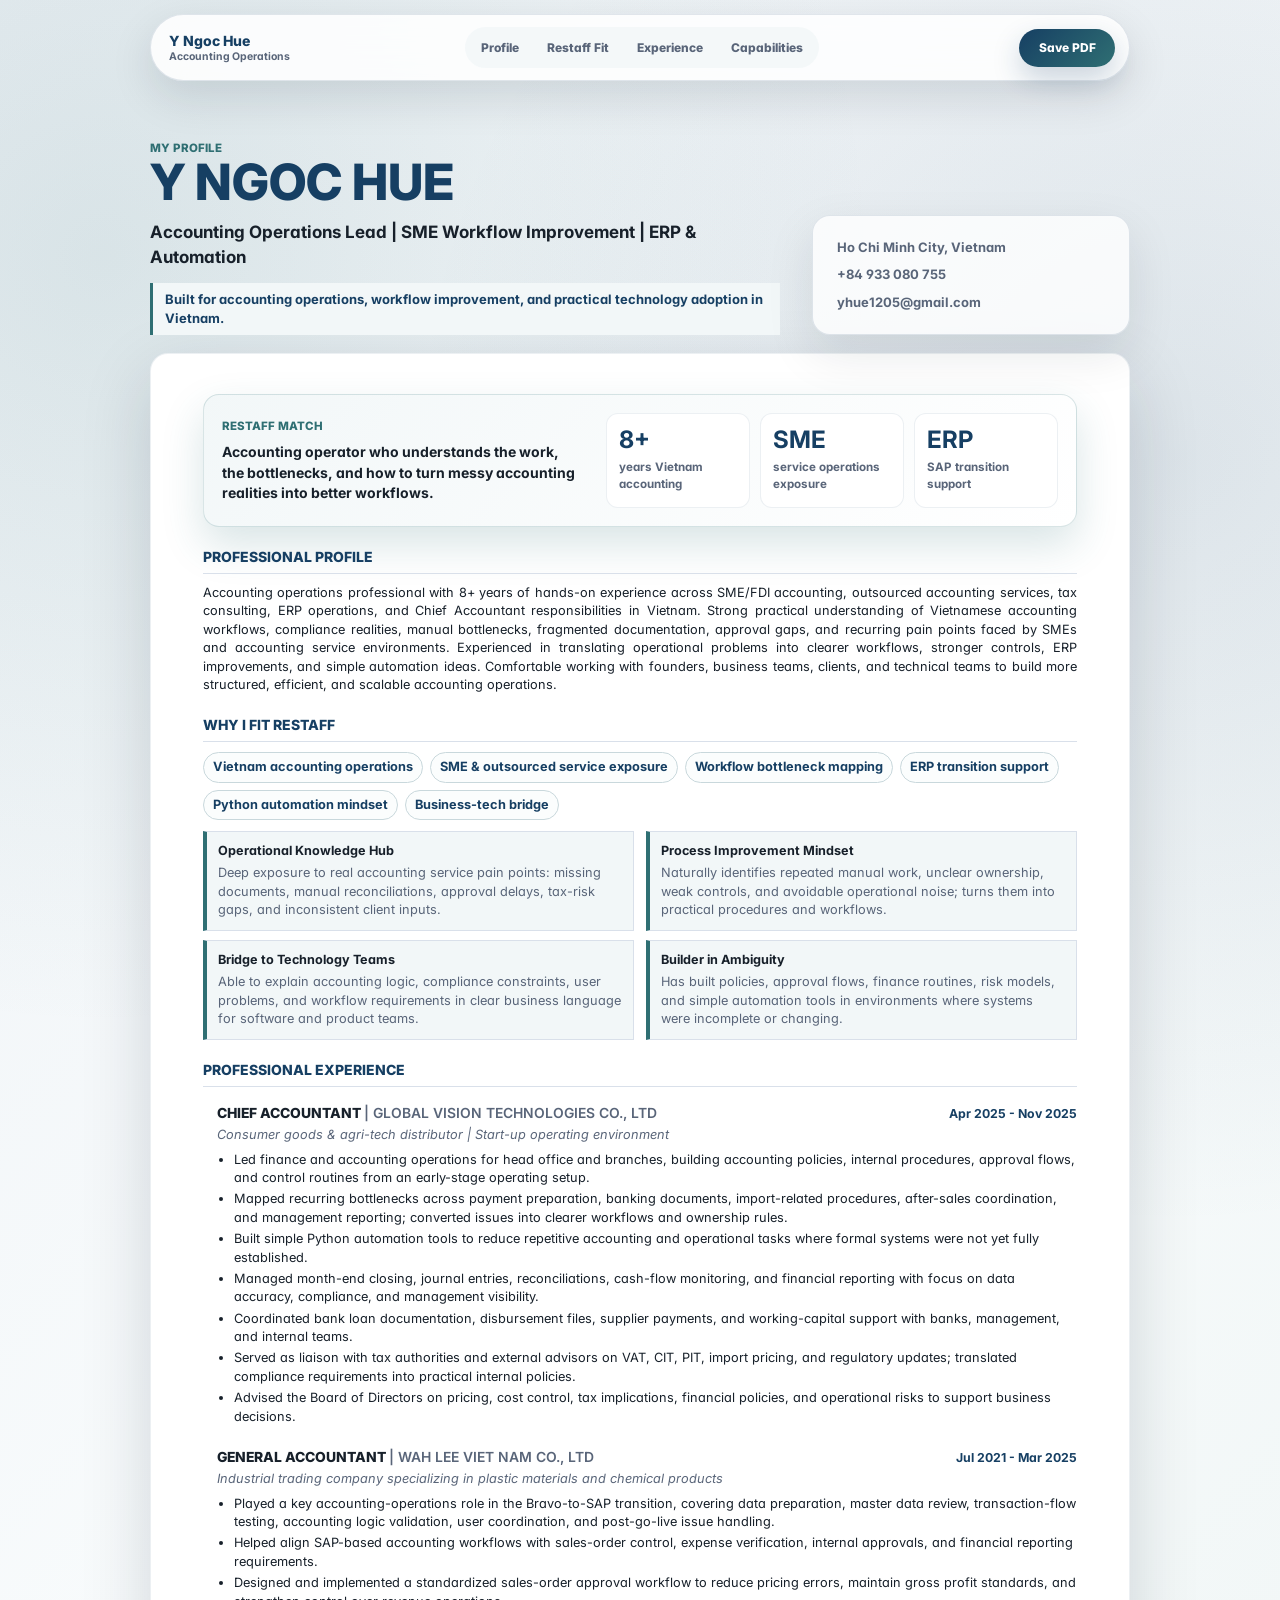
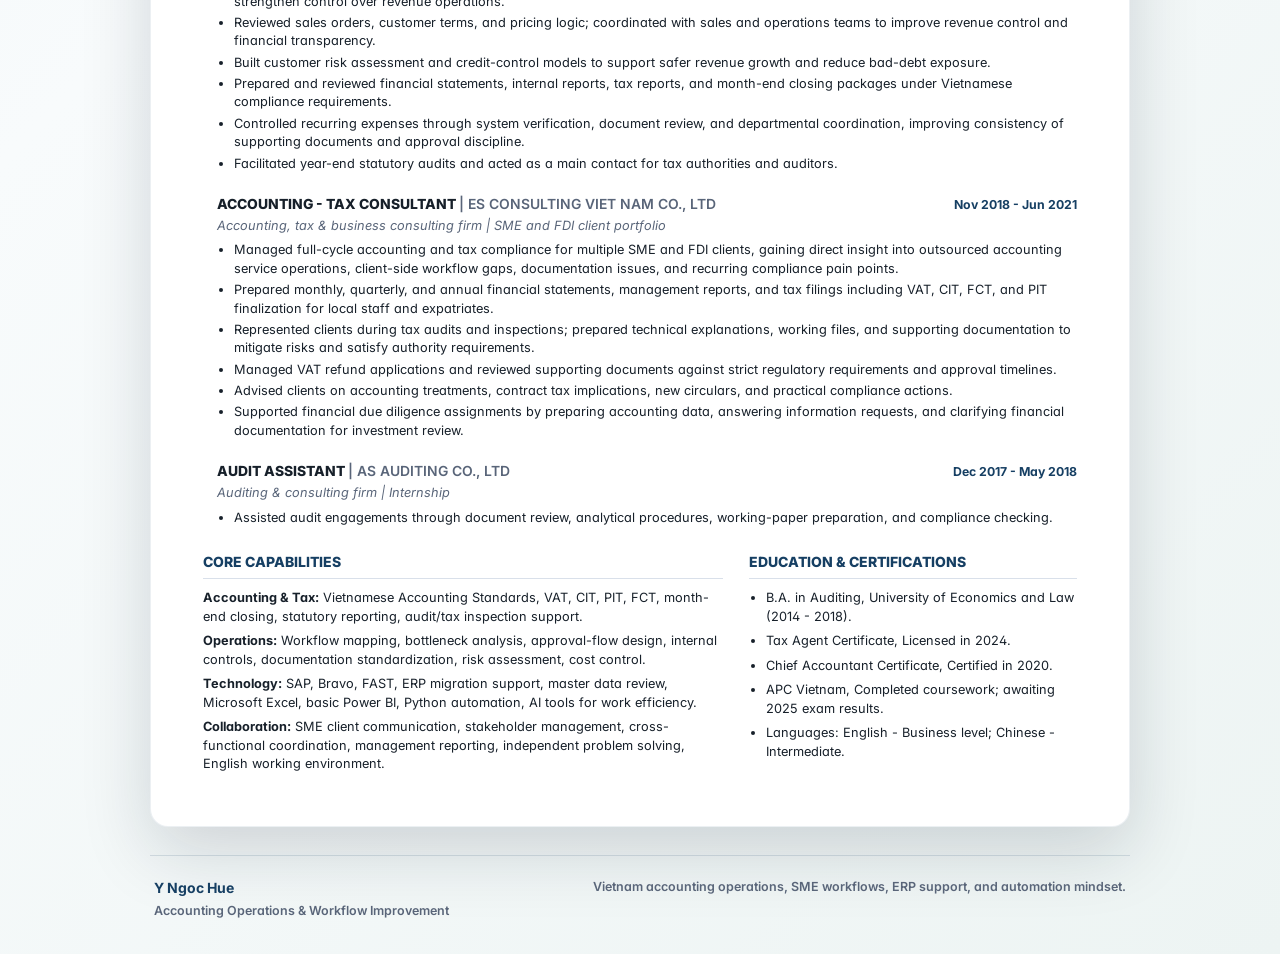
==== Y_NGOC_HUE_CV.html @ d80c7716 "Rename Y_NGOC_HUE_CV_Restaff.html to Y_NGOC_HUE_CV.html" ====
<!DOCTYPE html>
<html lang="en">
<head>
  <meta charset="UTF-8" />
  <meta name="viewport" content="width=device-width, initial-scale=1.0" />
  <title>Y Ngoc Hue - CV</title>
  <link rel="stylesheet" href="Y_NGOC_HUE_CV_Restaff.css" />
  <script src="Y_NGOC_HUE_CV_Restaff.js" defer></script>
</head>
<body>
  <div class="scroll-progress" aria-hidden="true"></div>

  <nav class="topbar" aria-label="Primary navigation">
    <a class="brand" href="#">
      <span>Y Ngoc Hue</span>
      <small>Accounting Operations</small>
    </a>
    <div class="menu-links">
      <a href="#profile">Profile</a>
      <a href="#fit">Restaff Fit</a>
      <a href="#experience">Experience</a>
      <a href="#capabilities">Capabilities</a>
    </div>
    <button class="nav-cta" type="button" data-action="print" aria-label="Save PDF">
      <span class="full-label">Save PDF</span>
      <span class="short-label" aria-hidden="true">PDF</span>
    </button>
  </nav>

  <div class="floating-actions" aria-label="CV actions">
    <button class="icon-action" type="button" data-action="focus" aria-label="Highlight Restaff fit">Fit</button>
    <button class="icon-action" type="button" data-action="print" aria-label="Print or save CV as PDF">PDF</button>
  </div>

  <main class="site-shell">
    <section class="hero-wrap">
      <div class="hero-copy">
        <span class="eyebrow">My profile</span>
        <h1>Y NGOC HUE</h1>
        <p class="headline">Accounting Operations Lead | SME Workflow Improvement | ERP &amp; Automation</p>
        <p class="target-role">Built for accounting operations, workflow improvement, and practical technology adoption in Vietnam.</p>
      </div>
      <div class="contact-card">
        <span>Ho Chi Minh City, Vietnam</span>
        <span>+84 933 080 755</span>
        <span>yhue1205@gmail.com</span>
      </div>
    </section>

    <section class="mobile-cv" aria-label="Mobile CV view"></section>

    <article class="cv-page">
    <header class="print-header">
      <div>
        <h1>Y NGOC HUE</h1>
        <p class="headline">Accounting Operations Lead | SME Workflow Improvement | ERP &amp; Automation</p>
        <p class="target-role">Target role: Accounting Operations &amp; Workflow Improvement Partner - Restaff</p>
      </div>
      <div class="contact">
        <span>Ho Chi Minh City, Vietnam</span>
        <span>+84 933 080 755</span>
        <span>yhue1205@gmail.com</span>
      </div>
    </header>

    <section class="impact-panel reveal">
      <div>
        <span class="eyebrow">Restaff match</span>
        <p>Accounting operator who understands the work, the bottlenecks, and how to turn messy accounting realities into better workflows.</p>
      </div>
      <div class="metric-row">
        <div>
          <strong>8+</strong>
          <span>years Vietnam accounting</span>
        </div>
        <div>
          <strong>SME</strong>
          <span>service operations exposure</span>
        </div>
        <div>
          <strong>ERP</strong>
          <span>SAP transition support</span>
        </div>
      </div>
    </section>

    <section class="section summary reveal" id="profile">
      <h2>Professional Profile</h2>
      <p>
        Accounting operations professional with 8+ years of hands-on experience across SME/FDI accounting, outsourced
        accounting services, tax consulting, ERP operations, and Chief Accountant responsibilities in Vietnam. Strong
        practical understanding of Vietnamese accounting workflows, compliance realities, manual bottlenecks, fragmented
        documentation, approval gaps, and recurring pain points faced by SMEs and accounting service environments.
        Experienced in translating operational problems into clearer workflows, stronger controls, ERP improvements,
        and simple automation ideas. Comfortable working with founders, business teams, clients, and technical teams to
        build more structured, efficient, and scalable accounting operations.
      </p>
    </section>

    <section class="section reveal" id="fit">
      <h2>Why I Fit Restaff</h2>
      <div class="fit-strip">
        <span>Vietnam accounting operations</span>
        <span>SME &amp; outsourced service exposure</span>
        <span>Workflow bottleneck mapping</span>
        <span>ERP transition support</span>
        <span>Python automation mindset</span>
        <span>Business-tech bridge</span>
      </div>
      <div class="strength-grid">
        <article>
          <h3>Operational Knowledge Hub</h3>
          <p>Deep exposure to real accounting service pain points: missing documents, manual reconciliations, approval delays, tax-risk gaps, and inconsistent client inputs.</p>
        </article>
        <article>
          <h3>Process Improvement Mindset</h3>
          <p>Naturally identifies repeated manual work, unclear ownership, weak controls, and avoidable operational noise; turns them into practical procedures and workflows.</p>
        </article>
        <article>
          <h3>Bridge to Technology Teams</h3>
          <p>Able to explain accounting logic, compliance constraints, user problems, and workflow requirements in clear business language for software and product teams.</p>
        </article>
        <article>
          <h3>Builder in Ambiguity</h3>
          <p>Has built policies, approval flows, finance routines, risk models, and simple automation tools in environments where systems were incomplete or changing.</p>
        </article>
      </div>
    </section>

    <section class="section reveal" id="experience">
      <h2>Professional Experience</h2>

      <article class="job">
        <div class="job-title-row">
          <h3>Chief Accountant <span>| Global Vision Technologies Co., Ltd</span></h3>
          <p>Apr 2025 - Nov 2025</p>
        </div>
        <p class="company-note">Consumer goods &amp; agri-tech distributor | Start-up operating environment</p>
        <ul>
          <li>Led finance and accounting operations for head office and branches, building accounting policies, internal procedures, approval flows, and control routines from an early-stage operating setup.</li>
          <li>Mapped recurring bottlenecks across payment preparation, banking documents, import-related procedures, after-sales coordination, and management reporting; converted issues into clearer workflows and ownership rules.</li>
          <li>Built simple Python automation tools to reduce repetitive accounting and operational tasks where formal systems were not yet fully established.</li>
          <li>Managed month-end closing, journal entries, reconciliations, cash-flow monitoring, and financial reporting with focus on data accuracy, compliance, and management visibility.</li>
          <li>Coordinated bank loan documentation, disbursement files, supplier payments, and working-capital support with banks, management, and internal teams.</li>
          <li>Served as liaison with tax authorities and external advisors on VAT, CIT, PIT, import pricing, and regulatory updates; translated compliance requirements into practical internal policies.</li>
          <li>Advised the Board of Directors on pricing, cost control, tax implications, financial policies, and operational risks to support business decisions.</li>
        </ul>
      </article>

      <article class="job">
        <div class="job-title-row">
          <h3>General Accountant <span>| Wah Lee Viet Nam Co., Ltd</span></h3>
          <p>Jul 2021 - Mar 2025</p>
        </div>
        <p class="company-note">Industrial trading company specializing in plastic materials and chemical products</p>
        <ul>
          <li>Played a key accounting-operations role in the Bravo-to-SAP transition, covering data preparation, master data review, transaction-flow testing, accounting logic validation, user coordination, and post-go-live issue handling.</li>
          <li>Helped align SAP-based accounting workflows with sales-order control, expense verification, internal approvals, and financial reporting requirements.</li>
          <li>Designed and implemented a standardized sales-order approval workflow to reduce pricing errors, maintain gross profit standards, and strengthen control over revenue operations.</li>
          <li>Reviewed sales orders, customer terms, and pricing logic; coordinated with sales and operations teams to improve revenue control and financial transparency.</li>
          <li>Built customer risk assessment and credit-control models to support safer revenue growth and reduce bad-debt exposure.</li>
          <li>Prepared and reviewed financial statements, internal reports, tax reports, and month-end closing packages under Vietnamese compliance requirements.</li>
          <li>Controlled recurring expenses through system verification, document review, and departmental coordination, improving consistency of supporting documents and approval discipline.</li>
          <li>Facilitated year-end statutory audits and acted as a main contact for tax authorities and auditors.</li>
        </ul>
      </article>

      <article class="job">
        <div class="job-title-row">
          <h3>Accounting - Tax Consultant <span>| ES Consulting Viet Nam Co., Ltd</span></h3>
          <p>Nov 2018 - Jun 2021</p>
        </div>
        <p class="company-note">Accounting, tax &amp; business consulting firm | SME and FDI client portfolio</p>
        <ul>
          <li>Managed full-cycle accounting and tax compliance for multiple SME and FDI clients, gaining direct insight into outsourced accounting service operations, client-side workflow gaps, documentation issues, and recurring compliance pain points.</li>
          <li>Prepared monthly, quarterly, and annual financial statements, management reports, and tax filings including VAT, CIT, FCT, and PIT finalization for local staff and expatriates.</li>
          <li>Represented clients during tax audits and inspections; prepared technical explanations, working files, and supporting documentation to mitigate risks and satisfy authority requirements.</li>
          <li>Managed VAT refund applications and reviewed supporting documents against strict regulatory requirements and approval timelines.</li>
          <li>Advised clients on accounting treatments, contract tax implications, new circulars, and practical compliance actions.</li>
          <li>Supported financial due diligence assignments by preparing accounting data, answering information requests, and clarifying financial documentation for investment review.</li>
        </ul>
      </article>

      <article class="job compact">
        <div class="job-title-row">
          <h3>Audit Assistant <span>| AS Auditing Co., Ltd</span></h3>
          <p>Dec 2017 - May 2018</p>
        </div>
        <p class="company-note">Auditing &amp; consulting firm | Internship</p>
        <ul>
          <li>Assisted audit engagements through document review, analytical procedures, working-paper preparation, and compliance checking.</li>
        </ul>
      </article>
    </section>

    <section class="section two-column reveal" id="capabilities">
      <div>
        <h2>Core Capabilities</h2>
        <div class="skill-list">
          <p><strong>Accounting &amp; Tax:</strong> Vietnamese Accounting Standards, VAT, CIT, PIT, FCT, month-end closing, statutory reporting, audit/tax inspection support.</p>
          <p><strong>Operations:</strong> Workflow mapping, bottleneck analysis, approval-flow design, internal controls, documentation standardization, risk assessment, cost control.</p>
          <p><strong>Technology:</strong> SAP, Bravo, FAST, ERP migration support, master data review, Microsoft Excel, basic Power BI, Python automation, AI tools for work efficiency.</p>
          <p><strong>Collaboration:</strong> SME client communication, stakeholder management, cross-functional coordination, management reporting, independent problem solving, English working environment.</p>
        </div>
      </div>
      <div>
        <h2>Education &amp; Certifications</h2>
        <ul class="edu-list">
          <li>B.A. in Auditing, University of Economics and Law (2014 - 2018).</li>
          <li>Tax Agent Certificate, Licensed in 2024.</li>
          <li>Chief Accountant Certificate, Certified in 2020.</li>
          <li>APC Vietnam, Completed coursework; awaiting 2025 exam results.</li>
          <li>Languages: English - Business level; Chinese - Intermediate.</li>
        </ul>
      </div>
    </section>
    </article>
  </main>

  <footer class="site-footer">
    <div>
      <strong>Y Ngoc Hue</strong>
      <span>Accounting Operations &amp; Workflow Improvement</span>
    </div>
    <p>Vietnam accounting operations, SME workflows, ERP support, and automation mindset.</p>
  </footer>
</body>
</html>
---- Y_NGOC_HUE_CV_Restaff.css ----
@import url("https://fonts.googleapis.com/css2?family=Inter:wght@400;500;600;700;800&display=swap");

:root {
  --ink: #17202a;
  --muted: #596579;
  --line: #d9e0ea;
  --accent: #163f63;
  --accent-2: #2f6f73;
  --accent-soft: #f2f7f8;
  --glow: rgba(47, 111, 115, 0.18);
  --paper: #ffffff;
  --bg: #eef2f6;
}

* { box-sizing: border-box; }

html {
  scroll-behavior: smooth;
}

::selection {
  background: rgba(47, 111, 115, 0.22);
  color: var(--ink);
}

body {
  margin: 0;
  background:
    radial-gradient(circle at 8% 10%, rgba(47, 111, 115, 0.12), transparent 30%),
    radial-gradient(circle at 92% 18%, rgba(22, 63, 99, 0.12), transparent 32%),
    linear-gradient(135deg, #eef2f6 0%, #f8fbfc 46%, #edf4f3 100%);
  color: var(--ink);
  font-family: "Inter", "Segoe UI", Arial, Helvetica, sans-serif;
  line-height: 1.45;
  font-feature-settings: "cv02", "cv03", "cv04", "cv11";
}

.topbar {
  position: sticky;
  z-index: 18;
  top: 0;
  display: grid;
  grid-template-columns: 1fr auto 1fr;
  align-items: center;
  gap: 24px;
  width: min(100% - 36px, 980px);
  margin: 14px auto 0;
  padding: 12px 14px 12px 18px;
  border: 1px solid rgba(22, 63, 99, 0.12);
  border-radius: 999px;
  background: rgba(255, 255, 255, 0.94);
  box-shadow: 0 16px 44px rgba(12, 27, 44, 0.12);
}

@supports ((-webkit-backdrop-filter: blur(16px)) or (backdrop-filter: blur(16px))) {
  .topbar {
    background: rgba(255, 255, 255, 0.86);
    -webkit-backdrop-filter: blur(16px);
    backdrop-filter: blur(16px);
  }
}

.brand {
  display: inline-flex;
  flex-direction: column;
  color: var(--accent);
  text-decoration: none;
  line-height: 1.1;
}

.brand span {
  font-size: 14px;
  font-weight: 800;
}

.brand small {
  margin-top: 3px;
  color: var(--muted);
  font-size: 10.5px;
  font-weight: 700;
}

.menu-links {
  display: flex;
  align-items: center;
  justify-content: center;
  gap: 4px;
  padding: 4px;
  border-radius: 999px;
  background: rgba(242, 247, 248, 0.82);
}

.menu-links a {
  padding: 8px 12px;
  border-radius: 999px;
  color: var(--muted);
  text-decoration: none;
  font-size: 12px;
  font-weight: 800;
  white-space: nowrap;
  transition: color 180ms ease, background 180ms ease, transform 180ms ease;
}

.menu-links a:hover,
.menu-links a.is-active {
  background: #ffffff;
  color: var(--accent);
  transform: translateY(-1px);
}

.nav-cta {
  justify-self: end;
  min-width: 96px;
  height: 38px;
  border: 0;
  border-radius: 999px;
  background: linear-gradient(135deg, var(--accent), var(--accent-2));
  color: #ffffff;
  font: inherit;
  font-size: 12px;
  font-weight: 800;
  cursor: pointer;
  box-shadow: 0 12px 28px rgba(22, 63, 99, 0.22);
}

.nav-cta .short-label {
  display: none;
}

.scroll-progress {
  position: fixed;
  z-index: 20;
  top: 0;
  left: 0;
  width: 100%;
  height: 4px;
  background: linear-gradient(90deg, var(--accent), var(--accent-2));
  transform: scaleX(0);
  transform-origin: left;
}

.floating-actions {
  position: fixed;
  z-index: 15;
  right: max(18px, calc((100vw - 980px) / 2));
  bottom: 24px;
  display: flex;
  gap: 10px;
}

.icon-action {
  min-width: 54px;
  height: 42px;
  border: 1px solid rgba(22, 63, 99, 0.16);
  border-radius: 999px;
  background: #ffffff;
  color: var(--accent);
  font: inherit;
  font-size: 12px;
  font-weight: 800;
  cursor: pointer;
  box-shadow: 0 14px 34px rgba(12, 27, 44, 0.16);
  transition: transform 180ms ease, box-shadow 180ms ease, background 180ms ease;
}

.icon-action:hover {
  background: var(--accent-soft);
  box-shadow: 0 18px 42px rgba(12, 27, 44, 0.2);
  transform: translateY(-2px);
}

.site-shell {
  width: min(100% - 36px, 980px);
  margin: 22px auto 0;
}

.hero-wrap {
  display: grid;
  grid-template-columns: minmax(0, 1fr) 318px;
  gap: 32px;
  align-items: center;
  min-height: 214px;
  padding: 32px 0 18px;
}

.hero-copy {
  max-width: 760px;
}

.contact-card {
  display: grid;
  gap: 9px;
  align-self: end;
  padding: 22px 24px;
  border: 1px solid rgba(22, 63, 99, 0.12);
  border-radius: 18px;
  background: rgba(255, 255, 255, 0.78);
  color: var(--muted);
  font-size: 13px;
  font-weight: 700;
  box-shadow: 0 18px 48px rgba(12, 27, 44, 0.1);
}

.print-header {
  display: none;
}

.mobile-cv {
  display: none;
}

.cv-page {
  width: 100%;
  margin: 0 auto;
  padding: 40px 52px 46px;
  background: var(--paper);
  border: 1px solid rgba(22, 63, 99, 0.08);
  border-radius: 18px;
  box-shadow: 0 24px 70px rgba(12, 27, 44, 0.16);
}

h1 {
  margin: 0;
  font-size: 50px;
  letter-spacing: 0;
  font-weight: 800;
  color: var(--accent);
  line-height: 0.95;
}

.headline {
  margin: 14px 0 0;
  font-size: 17px;
  font-weight: 700;
  color: var(--ink);
}

.target-role {
  display: inline-block;
  margin: 14px 0 0;
  padding: 7px 12px;
  border-left: 3px solid var(--accent-2);
  background: var(--accent-soft);
  color: var(--accent);
  font-size: 13px;
  font-weight: 700;
}

.contact {
  display: flex;
  flex-direction: column;
  gap: 4px;
  min-width: 250px;
  text-align: right;
  font-size: 12.9px;
  font-weight: 500;
  color: var(--muted);
}

.section {
  margin-top: 20px;
  scroll-margin-top: 94px;
}

h2 {
  margin: 0 0 10px;
  padding-bottom: 6px;
  border-bottom: 1px solid var(--line);
  color: var(--accent);
  font-size: 14px;
  letter-spacing: 0;
  text-transform: uppercase;
  font-weight: 800;
}

.summary p,
.company-note,
.skill-list p,
.edu-list,
.job li,
.fit-strip span,
.strength-grid p {
  font-size: 12.75px;
}

.summary p {
  margin: 0;
  text-align: justify;
}

.impact-panel {
  display: grid;
  grid-template-columns: 1fr 1.25fr;
  gap: 22px;
  align-items: stretch;
  margin-top: 0;
  padding: 18px;
  border: 1px solid rgba(47, 111, 115, 0.18);
  border-radius: 16px;
  background:
    linear-gradient(135deg, rgba(242, 247, 248, 0.98), rgba(255, 255, 255, 0.98)),
    var(--accent-soft);
  box-shadow: 0 18px 42px var(--glow);
}

.site-footer {
  display: flex;
  justify-content: space-between;
  gap: 24px;
  width: min(100% - 36px, 980px);
  margin: 28px auto 34px;
  padding: 22px 4px 0;
  border-top: 1px solid rgba(22, 63, 99, 0.14);
  color: var(--muted);
}

.site-footer div {
  display: flex;
  flex-direction: column;
  gap: 4px;
}

.site-footer strong {
  color: var(--accent);
  font-size: 14px;
}

.site-footer span,
.site-footer p {
  margin: 0;
  font-size: 12.5px;
  font-weight: 600;
}

.site-footer p {
  max-width: 540px;
  text-align: right;
}

.impact-panel p {
  margin: 6px 0 0;
  max-width: 390px;
  color: var(--ink);
  font-size: 14px;
  font-weight: 700;
}

.eyebrow {
  color: var(--accent-2);
  font-size: 11.5px;
  font-weight: 800;
  text-transform: uppercase;
}

.metric-row {
  display: grid;
  grid-template-columns: repeat(3, 1fr);
  gap: 10px;
}

.metric-row div {
  min-height: 92px;
  padding: 14px 12px;
  border: 1px solid rgba(22, 63, 99, 0.08);
  border-radius: 12px;
  background: #ffffff;
}

.metric-row strong {
  display: block;
  color: var(--accent);
  font-size: 24px;
  line-height: 1;
}

.metric-row span {
  display: block;
  margin-top: 7px;
  color: var(--muted);
  font-size: 11.6px;
  font-weight: 700;
}

.fit-strip {
  display: flex;
  flex-wrap: wrap;
  gap: 7px;
  margin: 0 0 11px;
}

.fit-strip span {
  padding: 5px 9px;
  border: 1px solid #c9d8dc;
  background: #fbfdfd;
  color: var(--accent);
  font-weight: 700;
  border-radius: 999px;
}

.strength-grid {
  display: grid;
  grid-template-columns: repeat(2, minmax(0, 1fr));
  gap: 9px 12px;
}

.strength-grid article {
  padding: 10px 11px;
  border: 1px solid var(--line);
  border-left: 4px solid var(--accent-2);
  background: var(--accent-soft);
  transition: transform 180ms ease, box-shadow 180ms ease;
}

.strength-grid article:hover {
  transform: translateY(-2px);
  box-shadow: 0 12px 28px rgba(12, 27, 44, 0.1);
}

.strength-grid h3 {
  margin: 0 0 4px;
  font-size: 12.65px;
  color: var(--ink);
}

.strength-grid p {
  margin: 0;
  color: var(--muted);
}

.job {
  margin-top: 14px;
  padding: 2px 0 2px 12px;
  border-left: 2px solid transparent;
  transition: border-color 180ms ease, background 180ms ease;
}

.job:hover {
  border-left-color: rgba(47, 111, 115, 0.35);
  background: linear-gradient(90deg, rgba(242, 247, 248, 0.8), transparent 42%);
}

.job-title-row {
  display: flex;
  align-items: baseline;
  justify-content: space-between;
  gap: 18px;
}

.job-title-row h3 {
  margin: 0;
  color: var(--ink);
  font-size: 13.9px;
  text-transform: uppercase;
  letter-spacing: 0;
  font-weight: 800;
}

.job-title-row h3 span {
  font-weight: 600;
  color: var(--muted);
}

.job-title-row p {
  margin: 0;
  white-space: nowrap;
  color: var(--accent);
  font-size: 12.3px;
  font-weight: 700;
}

.company-note {
  margin: 3px 0 6px;
  color: var(--muted);
  font-style: italic;
}

ul {
  margin: 0;
  padding-left: 17px;
}

li {
  margin: 2.8px 0;
}

.two-column {
  display: grid;
  grid-template-columns: 1.35fr 0.85fr;
  gap: 26px;
}

.skill-list p {
  margin: 0 0 6px;
}

.edu-list li {
  margin-bottom: 6px;
}

.reveal {
  opacity: 0;
  transform: translateY(16px);
  transition: opacity 520ms ease, transform 520ms ease;
}

.reveal.is-visible {
  opacity: 1;
  transform: translateY(0);
}

.pulse-fit {
  animation: pulseFit 1050ms ease;
}

@keyframes pulseFit {
  0% { box-shadow: 0 0 0 0 rgba(47, 111, 115, 0); }
  35% { box-shadow: 0 0 0 8px rgba(47, 111, 115, 0.14); }
  100% { box-shadow: 0 0 0 0 rgba(47, 111, 115, 0); }
}

@media (prefers-reduced-motion: reduce) {
  *,
  *::before,
  *::after {
    scroll-behavior: auto !important;
    transition-duration: 0.01ms !important;
    animation-duration: 0.01ms !important;
  }
}

@media (min-width: 761px) {
  .floating-actions {
    display: none;
  }
}

@media (max-width: 920px) {
  .topbar {
    grid-template-columns: 1fr;
    border-radius: 24px;
    gap: 10px;
  }

  .brand,
  .nav-cta {
    justify-self: center;
  }

  .menu-links {
    max-width: 100%;
    overflow-x: auto;
  }

  .hero-wrap {
    grid-template-columns: 1fr;
    gap: 18px;
    min-height: 0;
  }

  .contact-card {
    align-self: auto;
  }
}

@media (max-width: 760px) {
  .topbar {
    position: sticky;
    top: 4px;
    top: calc(4px + env(safe-area-inset-top));
    grid-template-columns: minmax(0, 1fr) auto;
    grid-template-areas:
      "brand cta"
      "links links";
    align-items: center;
    width: calc(100% - 16px);
    margin-top: 8px;
    padding: 10px;
    border-radius: 18px;
    gap: 8px 10px;
  }

  .brand {
    grid-area: brand;
    min-width: 0;
    justify-self: start;
  }

  .brand span {
    font-size: 13px;
  }

  .brand small {
    font-size: 10px;
  }

  .nav-cta {
    grid-area: cta;
    justify-self: end;
    min-width: 54px;
    height: 34px;
    padding: 0 12px;
    font-size: 11.5px;
  }

  .nav-cta .full-label {
    display: none;
  }

  .nav-cta .short-label {
    display: inline;
  }

  .menu-links {
    grid-area: links;
    justify-content: flex-start;
    overflow-x: auto;
    width: 100%;
    padding: 3px;
  }

  .menu-links::-webkit-scrollbar {
    display: none;
  }

  .menu-links a {
    flex: 0 0 auto;
    padding: 7px 10px;
    font-size: 11.5px;
  }

  .site-shell {
    width: 100%;
    margin-top: 10px;
  }

  .hero-wrap {
    display: none;
  }

  .floating-actions {
    right: 12px;
    right: calc(12px + env(safe-area-inset-right));
    bottom: 12px;
    bottom: calc(12px + env(safe-area-inset-bottom));
    gap: 8px;
  }

  .icon-action {
    min-width: 48px;
    height: 38px;
    font-size: 11.5px;
  }

  .mobile-cv {
    display: grid;
    gap: 12px;
    padding: 8px 14px 28px;
    padding: 8px 14px calc(28px + env(safe-area-inset-bottom));
  }

  .cv-page {
    display: none;
  }

  .mobile-section {
    padding: 16px;
    border: 1px solid rgba(22, 63, 99, 0.1);
    border-radius: 14px;
    background: rgba(255, 255, 255, 0.94);
    box-shadow: 0 12px 30px rgba(12, 27, 44, 0.09);
    scroll-margin-top: 116px;
  }

  .mobile-section h2 {
    margin-bottom: 12px;
    font-size: 13.4px;
    line-height: 1.25;
  }

  .mobile-section p,
  .mobile-section li {
    font-size: 12.8px;
    line-height: 1.55;
  }

  .mobile-profile-card {
    background:
      linear-gradient(135deg, rgba(255, 255, 255, 0.96), rgba(242, 247, 248, 0.96)),
      var(--paper);
  }

  .mobile-profile-card h2 {
    margin: 0;
    padding: 0;
    border: 0;
    color: var(--accent);
    font-size: 30px;
    line-height: 1;
    text-transform: none;
  }

  .mobile-profile-card .headline {
    margin-top: 9px;
    font-size: 15px;
    line-height: 1.35;
  }

  .mobile-profile-card .target-role {
    display: block;
    margin-top: 12px;
    padding: 9px 11px;
    font-size: 12.5px;
  }

  .mobile-contact-list {
    display: grid;
    gap: 8px;
    margin-top: 12px;
  }

  .mobile-contact-list span {
    padding: 10px 12px;
    border: 1px solid rgba(22, 63, 99, 0.08);
    border-radius: 12px;
    background: #ffffff;
    color: var(--muted);
    font-size: 12.6px;
    font-weight: 700;
    overflow-wrap: anywhere;
  }

  .mobile-impact-card .impact-panel {
    grid-template-columns: 1fr;
    gap: 14px;
    margin: 0;
    padding: 0;
    border: 0;
    background: transparent;
    box-shadow: none;
  }

  .mobile-impact-card .impact-panel p {
    max-width: none;
    font-size: 13.2px;
    line-height: 1.45;
  }

  .mobile-impact-card .metric-row {
    grid-template-columns: repeat(3, minmax(0, 1fr));
    gap: 7px;
  }

  .mobile-impact-card .metric-row div {
    min-width: 0;
    min-height: 84px;
    padding: 11px 8px;
    border-radius: 12px;
  }

  .mobile-impact-card .metric-row strong {
    font-size: 22px;
  }

  .mobile-impact-card .metric-row span {
    font-size: 10.8px;
    line-height: 1.25;
    overflow-wrap: anywhere;
  }

  .mobile-section .fit-strip {
    margin-bottom: 12px;
  }

  .mobile-section .fit-strip span {
    padding: 6px 9px;
    font-size: 11.8px;
    line-height: 1.25;
  }

  .mobile-section .strength-grid {
    grid-template-columns: 1fr;
    gap: 10px;
  }

  .mobile-section .strength-grid article {
    padding: 12px;
    border-radius: 12px;
  }

  .mobile-job {
    margin-top: 10px;
    border: 1px solid var(--line);
    border-radius: 14px;
    background: #fbfdfd;
    overflow: hidden;
  }

  .mobile-job summary {
    position: relative;
    display: grid;
    gap: 4px;
    padding: 13px 42px 13px 14px;
    cursor: pointer;
    list-style: none;
  }

  .mobile-job summary::-webkit-details-marker {
    display: none;
  }

  .mobile-job summary::after {
    position: absolute;
    top: 50%;
    right: 14px;
    width: 24px;
    height: 24px;
    border-radius: 999px;
    background: var(--accent-soft);
    color: var(--accent);
    content: "+";
    font-size: 18px;
    font-weight: 800;
    line-height: 24px;
    text-align: center;
    transform: translateY(-50%);
  }

  .mobile-job[open] summary::after {
    content: "-";
  }

  .mobile-job-role {
    color: var(--ink);
    font-size: 12.9px;
    font-weight: 800;
    line-height: 1.3;
    text-transform: uppercase;
  }

  .mobile-job-date {
    color: var(--accent);
    font-size: 12px;
    font-weight: 800;
  }

  .mobile-job .company-note {
    margin: 0;
    padding: 0 14px 8px;
    line-height: 1.45;
  }

  .mobile-job ul {
    padding: 0 16px 14px 32px;
  }

  .mobile-two-column-card {
    display: grid;
    gap: 18px;
  }

  .mobile-two-column-card h2 {
    margin-top: 0;
  }

  .hero,
  .job-title-row,
  .two-column {
    display: block;
  }

  .contact {
    margin-top: 12px;
    text-align: left;
    min-width: 0;
  }

  .strength-grid {
    grid-template-columns: 1fr;
  }

  .impact-panel,
  .metric-row {
    grid-template-columns: 1fr;
  }

  h1 {
    font-size: 38px;
  }

  .headline {
    font-size: 16px;
  }

  .site-footer {
    display: block;
    width: calc(100% - 44px);
    margin: 22px auto 76px;
    margin: 22px auto calc(76px + env(safe-area-inset-bottom));
  }

  .site-footer p {
    margin-top: 12px;
    text-align: left;
  }

  .job-title-row p {
    margin-top: 4px;
  }
}

@media (max-width: 380px) {
  .topbar {
    width: calc(100% - 12px);
    padding: 9px;
  }

  .mobile-cv {
    padding-right: 10px;
    padding-left: 10px;
  }

  .mobile-section {
    padding: 14px;
  }

  .mobile-profile-card h2 {
    font-size: 28px;
  }

  .mobile-impact-card .metric-row {
    gap: 6px;
  }

  .mobile-impact-card .metric-row div {
    padding: 10px 6px;
  }

  .mobile-impact-card .metric-row strong {
    font-size: 20px;
  }

  .mobile-impact-card .metric-row span {
    font-size: 10px;
  }
}

@media print {
  @page {
    size: A4;
    margin: 10mm;
  }

  body {
    background: #fff;
  }

  .scroll-progress,
  .topbar,
  .floating-actions,
  .mobile-cv,
  .site-footer {
    display: none;
  }

  .site-shell {
    width: auto;
    margin: 0;
  }

  .hero-wrap {
    display: none;
  }

  .print-header {
    display: flex;
    justify-content: space-between;
    gap: 28px;
    padding-bottom: 17px;
    border-bottom: 4px solid var(--accent);
  }

  .print-header h1 {
    font-size: 35px;
    line-height: 1;
  }

  .print-header .headline {
    margin-top: 7px;
    font-size: 15.2px;
  }

  .print-header .target-role {
    margin-top: 8px;
    padding: 4px 9px;
    font-size: 12.4px;
  }

  .cv-page {
    display: block;
    width: auto;
    margin: 0;
    padding: 0;
    border: 0;
    border-radius: 0;
    box-shadow: none;
  }

  .impact-panel,
  .metric-row div {
    box-shadow: none;
  }

  .reveal {
    opacity: 1;
    transform: none;
  }

  .section {
    margin-top: 15px;
  }

  .job {
    break-inside: avoid;
    padding-left: 0;
    border-left: 0;
    background: transparent;
  }
}
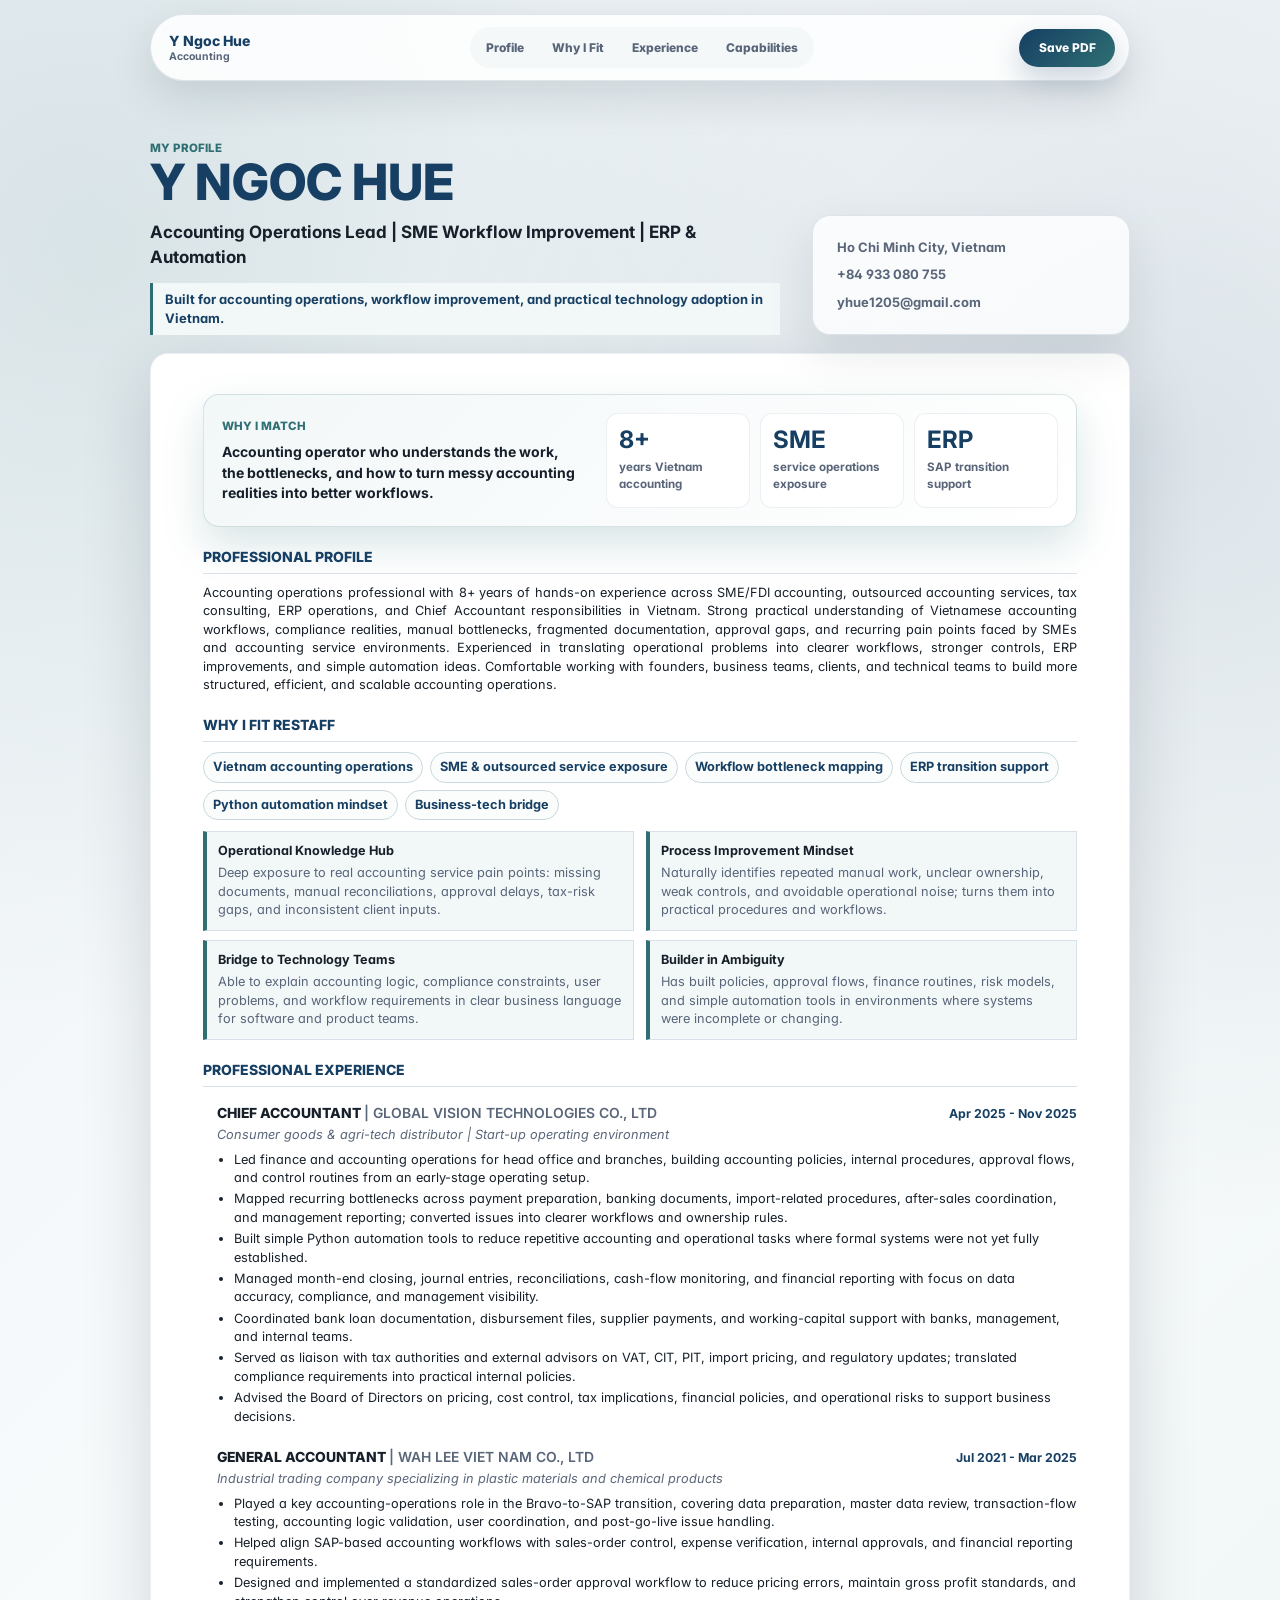
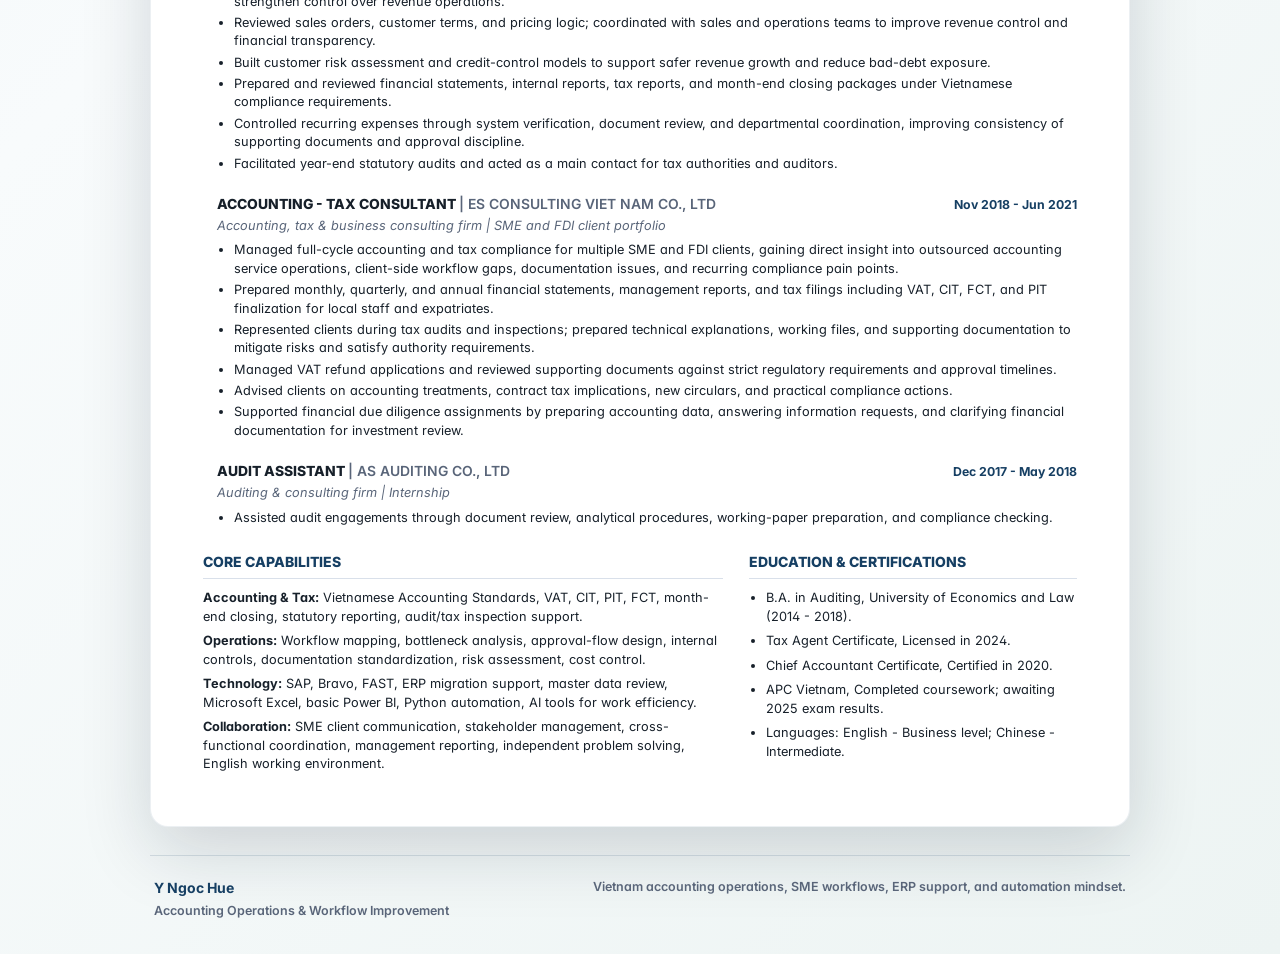
==== commit 264cb567: "Update Y_NGOC_HUE_CV.html" ====
--- a/Y_NGOC_HUE_CV.html
+++ b/Y_NGOC_HUE_CV.html
@@ -5,7 +5,7 @@
   <meta name="viewport" content="width=device-width, initial-scale=1.0" />
   <title>Y Ngoc Hue - CV</title>
   <link rel="stylesheet" href="Y_NGOC_HUE_CV_Restaff.css" />
-  <script src="Y_NGOC_HUE_CV_Restaff.js" defer></script>
+  <script src="Y_NGOC_HUE_CV.js" defer></script>
 </head>
 <body>
   <div class="scroll-progress" aria-hidden="true"></div>
@@ -13,11 +13,11 @@
   <nav class="topbar" aria-label="Primary navigation">
     <a class="brand" href="#">
       <span>Y Ngoc Hue</span>
-      <small>Accounting Operations</small>
+      <small>Accounting</small>
     </a>
     <div class="menu-links">
       <a href="#profile">Profile</a>
-      <a href="#fit">Restaff Fit</a>
+      <a href="#fit">Why I Fit</a>
       <a href="#experience">Experience</a>
       <a href="#capabilities">Capabilities</a>
     </div>
@@ -65,7 +65,7 @@
 
     <section class="impact-panel reveal">
       <div>
-        <span class="eyebrow">Restaff match</span>
+        <span class="eyebrow">Why I match</span>
         <p>Accounting operator who understands the work, the bottlenecks, and how to turn messy accounting realities into better workflows.</p>
       </div>
       <div class="metric-row">
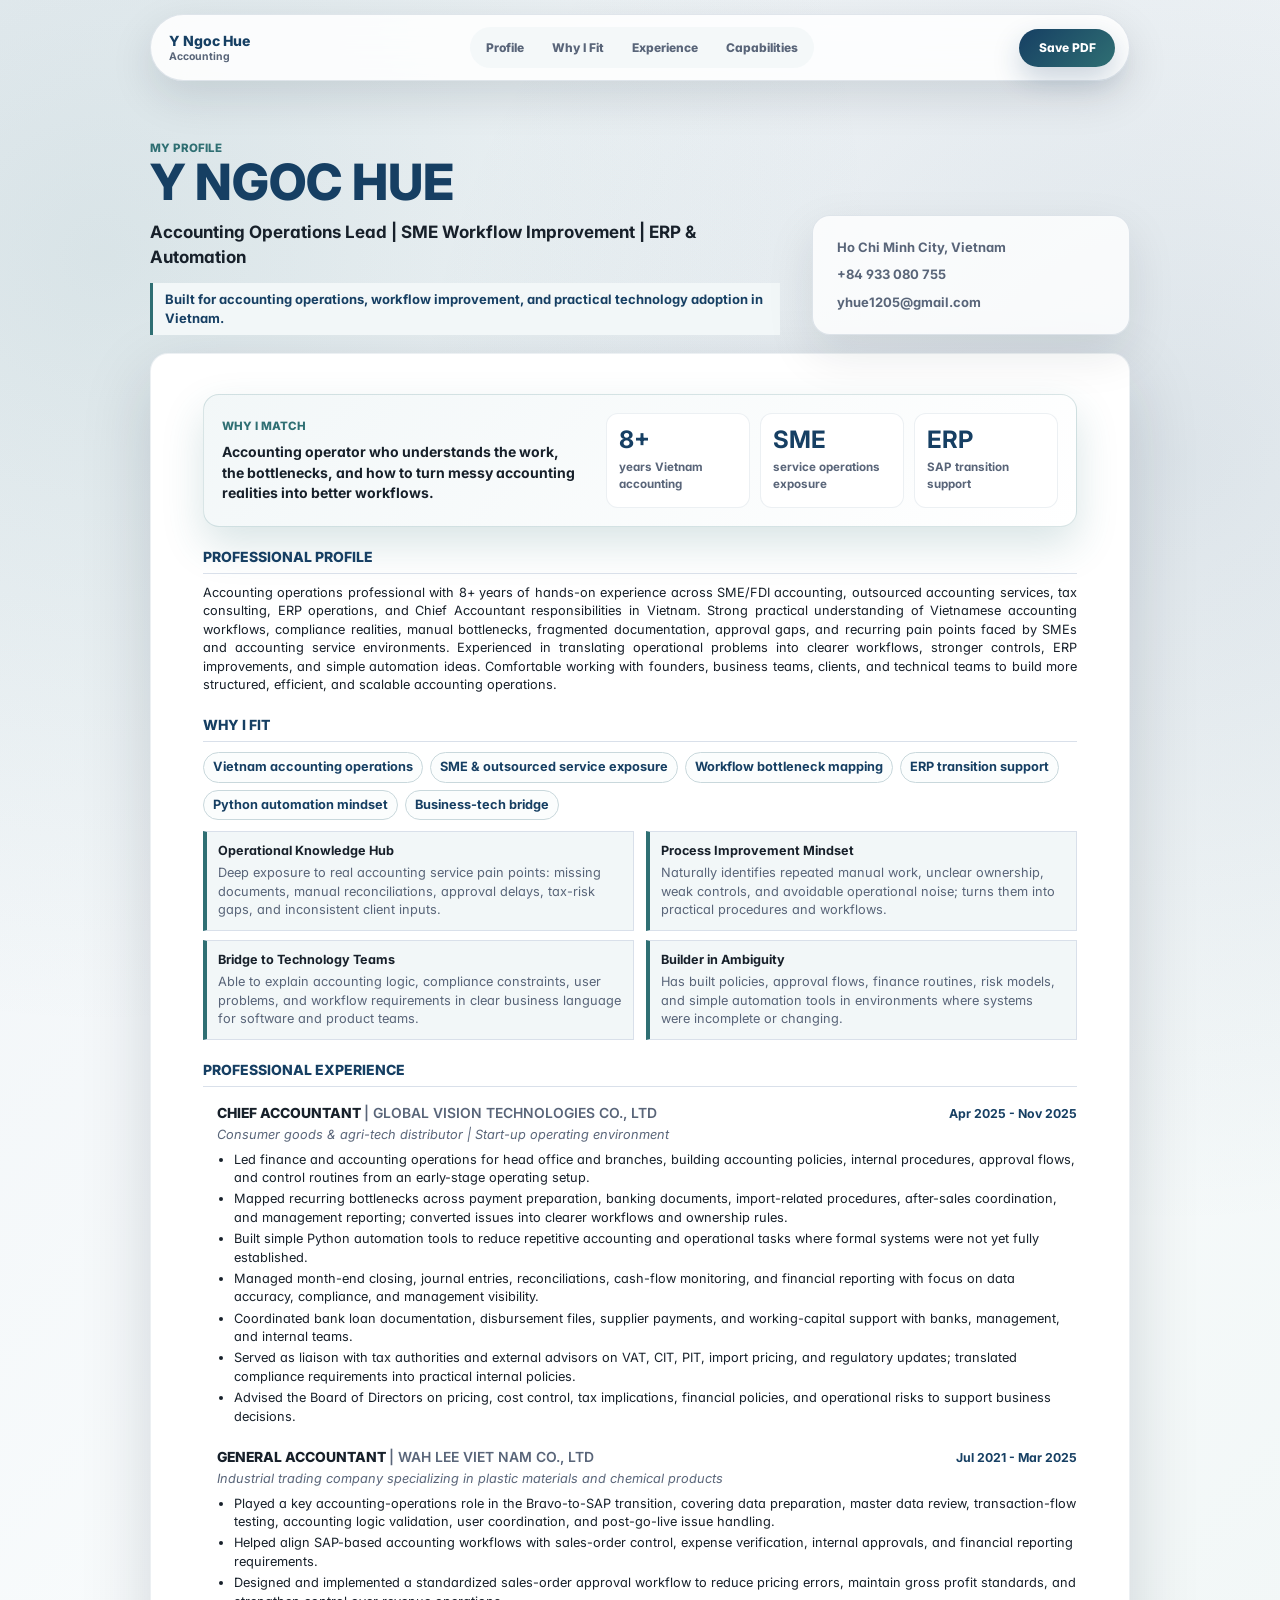
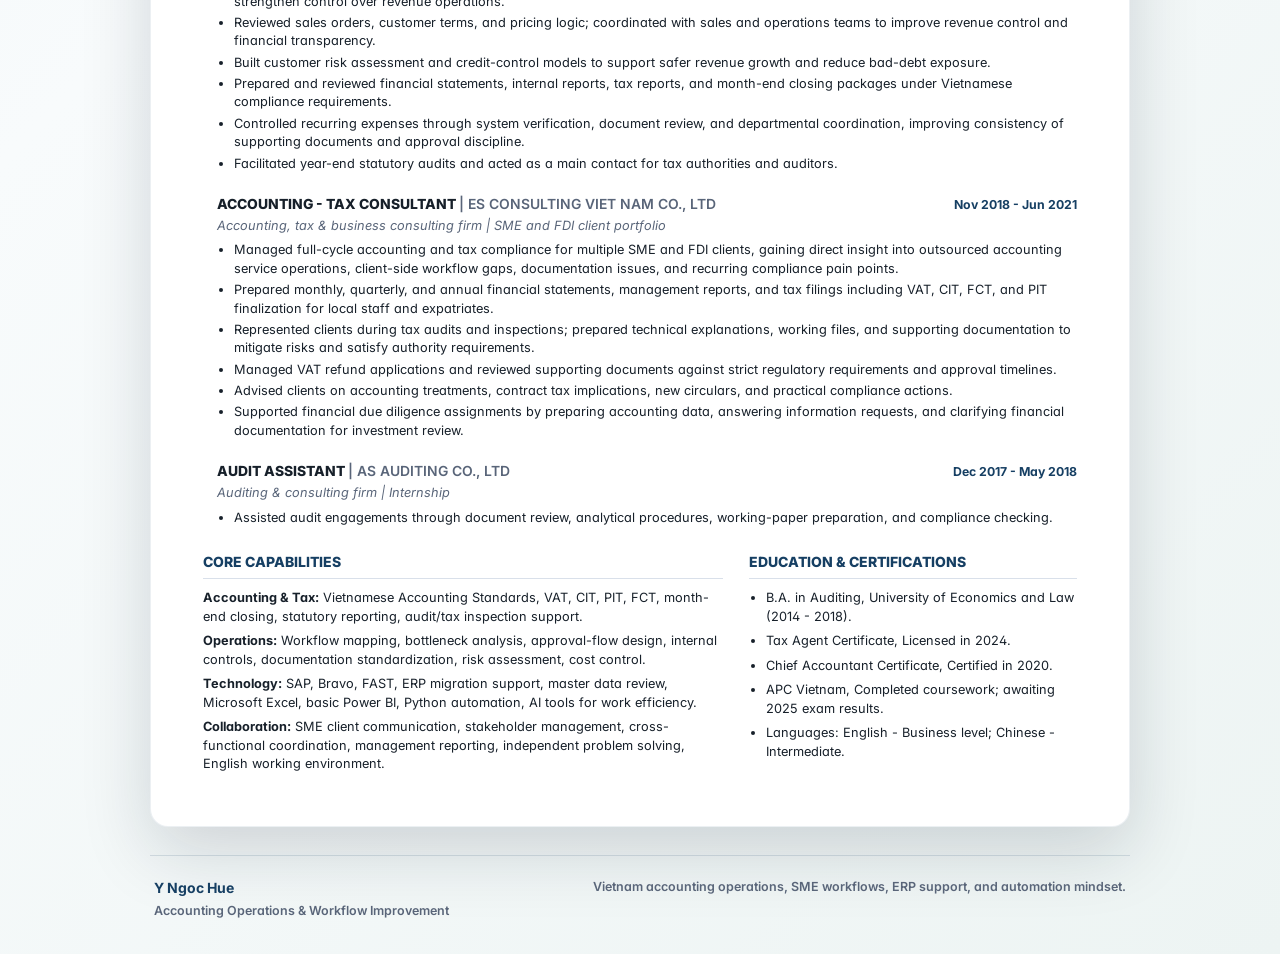
==== commit a3a45861: "Update Y_NGOC_HUE_CV.html" ====
--- a/Y_NGOC_HUE_CV.html
+++ b/Y_NGOC_HUE_CV.html
@@ -4,7 +4,7 @@
   <meta charset="UTF-8" />
   <meta name="viewport" content="width=device-width, initial-scale=1.0" />
   <title>Y Ngoc Hue - CV</title>
-  <link rel="stylesheet" href="Y_NGOC_HUE_CV_Restaff.css" />
+  <link rel="stylesheet" href="Y_NGOC_HUE_CV.css" />
   <script src="Y_NGOC_HUE_CV.js" defer></script>
 </head>
 <body>
@@ -98,7 +98,7 @@
     </section>
 
     <section class="section reveal" id="fit">
-      <h2>Why I Fit Restaff</h2>
+      <h2>Why I Fit</h2>
       <div class="fit-strip">
         <span>Vietnam accounting operations</span>
         <span>SME &amp; outsourced service exposure</span>
--- a/Y_NGOC_HUE_CV.css
+++ b/Y_NGOC_HUE_CV.css
@@ -0,0 +1,1028 @@
+@import url("https://fonts.googleapis.com/css2?family=Inter:wght@400;500;600;700;800&display=swap");
+
+:root {
+  --ink: #17202a;
+  --muted: #596579;
+  --line: #d9e0ea;
+  --accent: #163f63;
+  --accent-2: #2f6f73;
+  --accent-soft: #f2f7f8;
+  --glow: rgba(47, 111, 115, 0.18);
+  --paper: #ffffff;
+  --bg: #eef2f6;
+}
+
+* { box-sizing: border-box; }
+
+html {
+  scroll-behavior: smooth;
+}
+
+::selection {
+  background: rgba(47, 111, 115, 0.22);
+  color: var(--ink);
+}
+
+body {
+  margin: 0;
+  background:
+    radial-gradient(circle at 8% 10%, rgba(47, 111, 115, 0.12), transparent 30%),
+    radial-gradient(circle at 92% 18%, rgba(22, 63, 99, 0.12), transparent 32%),
+    linear-gradient(135deg, #eef2f6 0%, #f8fbfc 46%, #edf4f3 100%);
+  color: var(--ink);
+  font-family: "Inter", "Segoe UI", Arial, Helvetica, sans-serif;
+  line-height: 1.45;
+  font-feature-settings: "cv02", "cv03", "cv04", "cv11";
+}
+
+.topbar {
+  position: sticky;
+  z-index: 18;
+  top: 0;
+  display: grid;
+  grid-template-columns: 1fr auto 1fr;
+  align-items: center;
+  gap: 24px;
+  width: min(100% - 36px, 980px);
+  margin: 14px auto 0;
+  padding: 12px 14px 12px 18px;
+  border: 1px solid rgba(22, 63, 99, 0.12);
+  border-radius: 999px;
+  background: rgba(255, 255, 255, 0.94);
+  box-shadow: 0 16px 44px rgba(12, 27, 44, 0.12);
+}
+
+@supports ((-webkit-backdrop-filter: blur(16px)) or (backdrop-filter: blur(16px))) {
+  .topbar {
+    background: rgba(255, 255, 255, 0.86);
+    -webkit-backdrop-filter: blur(16px);
+    backdrop-filter: blur(16px);
+  }
+}
+
+.brand {
+  display: inline-flex;
+  flex-direction: column;
+  color: var(--accent);
+  text-decoration: none;
+  line-height: 1.1;
+}
+
+.brand span {
+  font-size: 14px;
+  font-weight: 800;
+}
+
+.brand small {
+  margin-top: 3px;
+  color: var(--muted);
+  font-size: 10.5px;
+  font-weight: 700;
+}
+
+.menu-links {
+  display: flex;
+  align-items: center;
+  justify-content: center;
+  gap: 4px;
+  padding: 4px;
+  border-radius: 999px;
+  background: rgba(242, 247, 248, 0.82);
+}
+
+.menu-links a {
+  padding: 8px 12px;
+  border-radius: 999px;
+  color: var(--muted);
+  text-decoration: none;
+  font-size: 12px;
+  font-weight: 800;
+  white-space: nowrap;
+  transition: color 180ms ease, background 180ms ease, transform 180ms ease;
+}
+
+.menu-links a:hover,
+.menu-links a.is-active {
+  background: #ffffff;
+  color: var(--accent);
+  transform: translateY(-1px);
+}
+
+.nav-cta {
+  justify-self: end;
+  min-width: 96px;
+  height: 38px;
+  border: 0;
+  border-radius: 999px;
+  background: linear-gradient(135deg, var(--accent), var(--accent-2));
+  color: #ffffff;
+  font: inherit;
+  font-size: 12px;
+  font-weight: 800;
+  cursor: pointer;
+  box-shadow: 0 12px 28px rgba(22, 63, 99, 0.22);
+}
+
+.nav-cta .short-label {
+  display: none;
+}
+
+.scroll-progress {
+  position: fixed;
+  z-index: 20;
+  top: 0;
+  left: 0;
+  width: 100%;
+  height: 4px;
+  background: linear-gradient(90deg, var(--accent), var(--accent-2));
+  transform: scaleX(0);
+  transform-origin: left;
+}
+
+.floating-actions {
+  position: fixed;
+  z-index: 15;
+  right: max(18px, calc((100vw - 980px) / 2));
+  bottom: 24px;
+  display: flex;
+  gap: 10px;
+}
+
+.icon-action {
+  min-width: 54px;
+  height: 42px;
+  border: 1px solid rgba(22, 63, 99, 0.16);
+  border-radius: 999px;
+  background: #ffffff;
+  color: var(--accent);
+  font: inherit;
+  font-size: 12px;
+  font-weight: 800;
+  cursor: pointer;
+  box-shadow: 0 14px 34px rgba(12, 27, 44, 0.16);
+  transition: transform 180ms ease, box-shadow 180ms ease, background 180ms ease;
+}
+
+.icon-action:hover {
+  background: var(--accent-soft);
+  box-shadow: 0 18px 42px rgba(12, 27, 44, 0.2);
+  transform: translateY(-2px);
+}
+
+.site-shell {
+  width: min(100% - 36px, 980px);
+  margin: 22px auto 0;
+}
+
+.hero-wrap {
+  display: grid;
+  grid-template-columns: minmax(0, 1fr) 318px;
+  gap: 32px;
+  align-items: center;
+  min-height: 214px;
+  padding: 32px 0 18px;
+}
+
+.hero-copy {
+  max-width: 760px;
+}
+
+.contact-card {
+  display: grid;
+  gap: 9px;
+  align-self: end;
+  padding: 22px 24px;
+  border: 1px solid rgba(22, 63, 99, 0.12);
+  border-radius: 18px;
+  background: rgba(255, 255, 255, 0.78);
+  color: var(--muted);
+  font-size: 13px;
+  font-weight: 700;
+  box-shadow: 0 18px 48px rgba(12, 27, 44, 0.1);
+}
+
+.print-header {
+  display: none;
+}
+
+.mobile-cv {
+  display: none;
+}
+
+.cv-page {
+  width: 100%;
+  margin: 0 auto;
+  padding: 40px 52px 46px;
+  background: var(--paper);
+  border: 1px solid rgba(22, 63, 99, 0.08);
+  border-radius: 18px;
+  box-shadow: 0 24px 70px rgba(12, 27, 44, 0.16);
+}
+
+h1 {
+  margin: 0;
+  font-size: 50px;
+  letter-spacing: 0;
+  font-weight: 800;
+  color: var(--accent);
+  line-height: 0.95;
+}
+
+.headline {
+  margin: 14px 0 0;
+  font-size: 17px;
+  font-weight: 700;
+  color: var(--ink);
+}
+
+.target-role {
+  display: inline-block;
+  margin: 14px 0 0;
+  padding: 7px 12px;
+  border-left: 3px solid var(--accent-2);
+  background: var(--accent-soft);
+  color: var(--accent);
+  font-size: 13px;
+  font-weight: 700;
+}
+
+.contact {
+  display: flex;
+  flex-direction: column;
+  gap: 4px;
+  min-width: 250px;
+  text-align: right;
+  font-size: 12.9px;
+  font-weight: 500;
+  color: var(--muted);
+}
+
+.section {
+  margin-top: 20px;
+  scroll-margin-top: 94px;
+}
+
+h2 {
+  margin: 0 0 10px;
+  padding-bottom: 6px;
+  border-bottom: 1px solid var(--line);
+  color: var(--accent);
+  font-size: 14px;
+  letter-spacing: 0;
+  text-transform: uppercase;
+  font-weight: 800;
+}
+
+.summary p,
+.company-note,
+.skill-list p,
+.edu-list,
+.job li,
+.fit-strip span,
+.strength-grid p {
+  font-size: 12.75px;
+}
+
+.summary p {
+  margin: 0;
+  text-align: justify;
+}
+
+.impact-panel {
+  display: grid;
+  grid-template-columns: 1fr 1.25fr;
+  gap: 22px;
+  align-items: stretch;
+  margin-top: 0;
+  padding: 18px;
+  border: 1px solid rgba(47, 111, 115, 0.18);
+  border-radius: 16px;
+  background:
+    linear-gradient(135deg, rgba(242, 247, 248, 0.98), rgba(255, 255, 255, 0.98)),
+    var(--accent-soft);
+  box-shadow: 0 18px 42px var(--glow);
+}
+
+.site-footer {
+  display: flex;
+  justify-content: space-between;
+  gap: 24px;
+  width: min(100% - 36px, 980px);
+  margin: 28px auto 34px;
+  padding: 22px 4px 0;
+  border-top: 1px solid rgba(22, 63, 99, 0.14);
+  color: var(--muted);
+}
+
+.site-footer div {
+  display: flex;
+  flex-direction: column;
+  gap: 4px;
+}
+
+.site-footer strong {
+  color: var(--accent);
+  font-size: 14px;
+}
+
+.site-footer span,
+.site-footer p {
+  margin: 0;
+  font-size: 12.5px;
+  font-weight: 600;
+}
+
+.site-footer p {
+  max-width: 540px;
+  text-align: right;
+}
+
+.impact-panel p {
+  margin: 6px 0 0;
+  max-width: 390px;
+  color: var(--ink);
+  font-size: 14px;
+  font-weight: 700;
+}
+
+.eyebrow {
+  color: var(--accent-2);
+  font-size: 11.5px;
+  font-weight: 800;
+  text-transform: uppercase;
+}
+
+.metric-row {
+  display: grid;
+  grid-template-columns: repeat(3, 1fr);
+  gap: 10px;
+}
+
+.metric-row div {
+  min-height: 92px;
+  padding: 14px 12px;
+  border: 1px solid rgba(22, 63, 99, 0.08);
+  border-radius: 12px;
+  background: #ffffff;
+}
+
+.metric-row strong {
+  display: block;
+  color: var(--accent);
+  font-size: 24px;
+  line-height: 1;
+}
+
+.metric-row span {
+  display: block;
+  margin-top: 7px;
+  color: var(--muted);
+  font-size: 11.6px;
+  font-weight: 700;
+}
+
+.fit-strip {
+  display: flex;
+  flex-wrap: wrap;
+  gap: 7px;
+  margin: 0 0 11px;
+}
+
+.fit-strip span {
+  padding: 5px 9px;
+  border: 1px solid #c9d8dc;
+  background: #fbfdfd;
+  color: var(--accent);
+  font-weight: 700;
+  border-radius: 999px;
+}
+
+.strength-grid {
+  display: grid;
+  grid-template-columns: repeat(2, minmax(0, 1fr));
+  gap: 9px 12px;
+}
+
+.strength-grid article {
+  padding: 10px 11px;
+  border: 1px solid var(--line);
+  border-left: 4px solid var(--accent-2);
+  background: var(--accent-soft);
+  transition: transform 180ms ease, box-shadow 180ms ease;
+}
+
+.strength-grid article:hover {
+  transform: translateY(-2px);
+  box-shadow: 0 12px 28px rgba(12, 27, 44, 0.1);
+}
+
+.strength-grid h3 {
+  margin: 0 0 4px;
+  font-size: 12.65px;
+  color: var(--ink);
+}
+
+.strength-grid p {
+  margin: 0;
+  color: var(--muted);
+}
+
+.job {
+  margin-top: 14px;
+  padding: 2px 0 2px 12px;
+  border-left: 2px solid transparent;
+  transition: border-color 180ms ease, background 180ms ease;
+}
+
+.job:hover {
+  border-left-color: rgba(47, 111, 115, 0.35);
+  background: linear-gradient(90deg, rgba(242, 247, 248, 0.8), transparent 42%);
+}
+
+.job-title-row {
+  display: flex;
+  align-items: baseline;
+  justify-content: space-between;
+  gap: 18px;
+}
+
+.job-title-row h3 {
+  margin: 0;
+  color: var(--ink);
+  font-size: 13.9px;
+  text-transform: uppercase;
+  letter-spacing: 0;
+  font-weight: 800;
+}
+
+.job-title-row h3 span {
+  font-weight: 600;
+  color: var(--muted);
+}
+
+.job-title-row p {
+  margin: 0;
+  white-space: nowrap;
+  color: var(--accent);
+  font-size: 12.3px;
+  font-weight: 700;
+}
+
+.company-note {
+  margin: 3px 0 6px;
+  color: var(--muted);
+  font-style: italic;
+}
+
+ul {
+  margin: 0;
+  padding-left: 17px;
+}
+
+li {
+  margin: 2.8px 0;
+}
+
+.two-column {
+  display: grid;
+  grid-template-columns: 1.35fr 0.85fr;
+  gap: 26px;
+}
+
+.skill-list p {
+  margin: 0 0 6px;
+}
+
+.edu-list li {
+  margin-bottom: 6px;
+}
+
+.reveal {
+  opacity: 0;
+  transform: translateY(16px);
+  transition: opacity 520ms ease, transform 520ms ease;
+}
+
+.reveal.is-visible {
+  opacity: 1;
+  transform: translateY(0);
+}
+
+.pulse-fit {
+  animation: pulseFit 1050ms ease;
+}
+
+@keyframes pulseFit {
+  0% { box-shadow: 0 0 0 0 rgba(47, 111, 115, 0); }
+  35% { box-shadow: 0 0 0 8px rgba(47, 111, 115, 0.14); }
+  100% { box-shadow: 0 0 0 0 rgba(47, 111, 115, 0); }
+}
+
+@media (prefers-reduced-motion: reduce) {
+  *,
+  *::before,
+  *::after {
+    scroll-behavior: auto !important;
+    transition-duration: 0.01ms !important;
+    animation-duration: 0.01ms !important;
+  }
+}
+
+@media (min-width: 761px) {
+  .floating-actions {
+    display: none;
+  }
+}
+
+@media (max-width: 920px) {
+  .topbar {
+    grid-template-columns: 1fr;
+    border-radius: 24px;
+    gap: 10px;
+  }
+
+  .brand,
+  .nav-cta {
+    justify-self: center;
+  }
+
+  .menu-links {
+    max-width: 100%;
+    overflow-x: auto;
+  }
+
+  .hero-wrap {
+    grid-template-columns: 1fr;
+    gap: 18px;
+    min-height: 0;
+  }
+
+  .contact-card {
+    align-self: auto;
+  }
+}
+
+@media (max-width: 760px) {
+  .topbar {
+    position: sticky;
+    top: 4px;
+    top: calc(4px + env(safe-area-inset-top));
+    grid-template-columns: minmax(0, 1fr) auto;
+    grid-template-areas:
+      "brand cta"
+      "links links";
+    align-items: center;
+    width: calc(100% - 16px);
+    margin-top: 8px;
+    padding: 10px;
+    border-radius: 18px;
+    gap: 8px 10px;
+  }
+
+  .brand {
+    grid-area: brand;
+    min-width: 0;
+    justify-self: start;
+  }
+
+  .brand span {
+    font-size: 13px;
+  }
+
+  .brand small {
+    font-size: 10px;
+  }
+
+  .nav-cta {
+    grid-area: cta;
+    justify-self: end;
+    min-width: 54px;
+    height: 34px;
+    padding: 0 12px;
+    font-size: 11.5px;
+  }
+
+  .nav-cta .full-label {
+    display: none;
+  }
+
+  .nav-cta .short-label {
+    display: inline;
+  }
+
+  .menu-links {
+    grid-area: links;
+    justify-content: flex-start;
+    overflow-x: auto;
+    width: 100%;
+    padding: 3px;
+  }
+
+  .menu-links::-webkit-scrollbar {
+    display: none;
+  }
+
+  .menu-links a {
+    flex: 0 0 auto;
+    padding: 7px 10px;
+    font-size: 11.5px;
+  }
+
+  .site-shell {
+    width: 100%;
+    margin-top: 10px;
+  }
+
+  .hero-wrap {
+    display: none;
+  }
+
+  .floating-actions {
+    right: 12px;
+    right: calc(12px + env(safe-area-inset-right));
+    bottom: 12px;
+    bottom: calc(12px + env(safe-area-inset-bottom));
+    gap: 8px;
+  }
+
+  .icon-action {
+    min-width: 48px;
+    height: 38px;
+    font-size: 11.5px;
+  }
+
+  .mobile-cv {
+    display: grid;
+    gap: 12px;
+    padding: 8px 14px 28px;
+    padding: 8px 14px calc(28px + env(safe-area-inset-bottom));
+  }
+
+  .cv-page {
+    display: none;
+  }
+
+  .mobile-section {
+    padding: 16px;
+    border: 1px solid rgba(22, 63, 99, 0.1);
+    border-radius: 14px;
+    background: rgba(255, 255, 255, 0.94);
+    box-shadow: 0 12px 30px rgba(12, 27, 44, 0.09);
+    scroll-margin-top: 116px;
+  }
+
+  .mobile-section h2 {
+    margin-bottom: 12px;
+    font-size: 13.4px;
+    line-height: 1.25;
+  }
+
+  .mobile-section p,
+  .mobile-section li {
+    font-size: 12.8px;
+    line-height: 1.55;
+  }
+
+  .mobile-profile-card {
+    background:
+      linear-gradient(135deg, rgba(255, 255, 255, 0.96), rgba(242, 247, 248, 0.96)),
+      var(--paper);
+  }
+
+  .mobile-profile-card h2 {
+    margin: 0;
+    padding: 0;
+    border: 0;
+    color: var(--accent);
+    font-size: 30px;
+    line-height: 1;
+    text-transform: none;
+  }
+
+  .mobile-profile-card .headline {
+    margin-top: 9px;
+    font-size: 15px;
+    line-height: 1.35;
+  }
+
+  .mobile-profile-card .target-role {
+    display: block;
+    margin-top: 12px;
+    padding: 9px 11px;
+    font-size: 12.5px;
+  }
+
+  .mobile-contact-list {
+    display: grid;
+    gap: 8px;
+    margin-top: 12px;
+  }
+
+  .mobile-contact-list span {
+    padding: 10px 12px;
+    border: 1px solid rgba(22, 63, 99, 0.08);
+    border-radius: 12px;
+    background: #ffffff;
+    color: var(--muted);
+    font-size: 12.6px;
+    font-weight: 700;
+    overflow-wrap: anywhere;
+  }
+
+  .mobile-impact-card .impact-panel {
+    grid-template-columns: 1fr;
+    gap: 14px;
+    margin: 0;
+    padding: 0;
+    border: 0;
+    background: transparent;
+    box-shadow: none;
+  }
+
+  .mobile-impact-card .impact-panel p {
+    max-width: none;
+    font-size: 13.2px;
+    line-height: 1.45;
+  }
+
+  .mobile-impact-card .metric-row {
+    grid-template-columns: repeat(3, minmax(0, 1fr));
+    gap: 7px;
+  }
+
+  .mobile-impact-card .metric-row div {
+    min-width: 0;
+    min-height: 84px;
+    padding: 11px 8px;
+    border-radius: 12px;
+  }
+
+  .mobile-impact-card .metric-row strong {
+    font-size: 22px;
+  }
+
+  .mobile-impact-card .metric-row span {
+    font-size: 10.8px;
+    line-height: 1.25;
+    overflow-wrap: anywhere;
+  }
+
+  .mobile-section .fit-strip {
+    margin-bottom: 12px;
+  }
+
+  .mobile-section .fit-strip span {
+    padding: 6px 9px;
+    font-size: 11.8px;
+    line-height: 1.25;
+  }
+
+  .mobile-section .strength-grid {
+    grid-template-columns: 1fr;
+    gap: 10px;
+  }
+
+  .mobile-section .strength-grid article {
+    padding: 12px;
+    border-radius: 12px;
+  }
+
+  .mobile-job {
+    margin-top: 10px;
+    border: 1px solid var(--line);
+    border-radius: 14px;
+    background: #fbfdfd;
+    overflow: hidden;
+  }
+
+  .mobile-job summary {
+    position: relative;
+    display: grid;
+    gap: 4px;
+    padding: 13px 42px 13px 14px;
+    cursor: pointer;
+    list-style: none;
+  }
+
+  .mobile-job summary::-webkit-details-marker {
+    display: none;
+  }
+
+  .mobile-job summary::after {
+    position: absolute;
+    top: 50%;
+    right: 14px;
+    width: 24px;
+    height: 24px;
+    border-radius: 999px;
+    background: var(--accent-soft);
+    color: var(--accent);
+    content: "+";
+    font-size: 18px;
+    font-weight: 800;
+    line-height: 24px;
+    text-align: center;
+    transform: translateY(-50%);
+  }
+
+  .mobile-job[open] summary::after {
+    content: "-";
+  }
+
+  .mobile-job-role {
+    color: var(--ink);
+    font-size: 12.9px;
+    font-weight: 800;
+    line-height: 1.3;
+    text-transform: uppercase;
+  }
+
+  .mobile-job-date {
+    color: var(--accent);
+    font-size: 12px;
+    font-weight: 800;
+  }
+
+  .mobile-job .company-note {
+    margin: 0;
+    padding: 0 14px 8px;
+    line-height: 1.45;
+  }
+
+  .mobile-job ul {
+    padding: 0 16px 14px 32px;
+  }
+
+  .mobile-two-column-card {
+    display: grid;
+    gap: 18px;
+  }
+
+  .mobile-two-column-card h2 {
+    margin-top: 0;
+  }
+
+  .hero,
+  .job-title-row,
+  .two-column {
+    display: block;
+  }
+
+  .contact {
+    margin-top: 12px;
+    text-align: left;
+    min-width: 0;
+  }
+
+  .strength-grid {
+    grid-template-columns: 1fr;
+  }
+
+  .impact-panel,
+  .metric-row {
+    grid-template-columns: 1fr;
+  }
+
+  h1 {
+    font-size: 38px;
+  }
+
+  .headline {
+    font-size: 16px;
+  }
+
+  .site-footer {
+    display: block;
+    width: calc(100% - 44px);
+    margin: 22px auto 76px;
+    margin: 22px auto calc(76px + env(safe-area-inset-bottom));
+  }
+
+  .site-footer p {
+    margin-top: 12px;
+    text-align: left;
+  }
+
+  .job-title-row p {
+    margin-top: 4px;
+  }
+}
+
+@media (max-width: 380px) {
+  .topbar {
+    width: calc(100% - 12px);
+    padding: 9px;
+  }
+
+  .mobile-cv {
+    padding-right: 10px;
+    padding-left: 10px;
+  }
+
+  .mobile-section {
+    padding: 14px;
+  }
+
+  .mobile-profile-card h2 {
+    font-size: 28px;
+  }
+
+  .mobile-impact-card .metric-row {
+    gap: 6px;
+  }
+
+  .mobile-impact-card .metric-row div {
+    padding: 10px 6px;
+  }
+
+  .mobile-impact-card .metric-row strong {
+    font-size: 20px;
+  }
+
+  .mobile-impact-card .metric-row span {
+    font-size: 10px;
+  }
+}
+
+@media print {
+  @page {
+    size: A4;
+    margin: 10mm;
+  }
+
+  body {
+    background: #fff;
+  }
+
+  .scroll-progress,
+  .topbar,
+  .floating-actions,
+  .mobile-cv,
+  .site-footer {
+    display: none;
+  }
+
+  .site-shell {
+    width: auto;
+    margin: 0;
+  }
+
+  .hero-wrap {
+    display: none;
+  }
+
+  .print-header {
+    display: flex;
+    justify-content: space-between;
+    gap: 28px;
+    padding-bottom: 17px;
+    border-bottom: 4px solid var(--accent);
+  }
+
+  .print-header h1 {
+    font-size: 35px;
+    line-height: 1;
+  }
+
+  .print-header .headline {
+    margin-top: 7px;
+    font-size: 15.2px;
+  }
+
+  .print-header .target-role {
+    margin-top: 8px;
+    padding: 4px 9px;
+    font-size: 12.4px;
+  }
+
+  .cv-page {
+    display: block;
+    width: auto;
+    margin: 0;
+    padding: 0;
+    border: 0;
+    border-radius: 0;
+    box-shadow: none;
+  }
+
+  .impact-panel,
+  .metric-row div {
+    box-shadow: none;
+  }
+
+  .reveal {
+    opacity: 1;
+    transform: none;
+  }
+
+  .section {
+    margin-top: 15px;
+  }
+
+  .job {
+    break-inside: avoid;
+    padding-left: 0;
+    border-left: 0;
+    background: transparent;
+  }
+}
